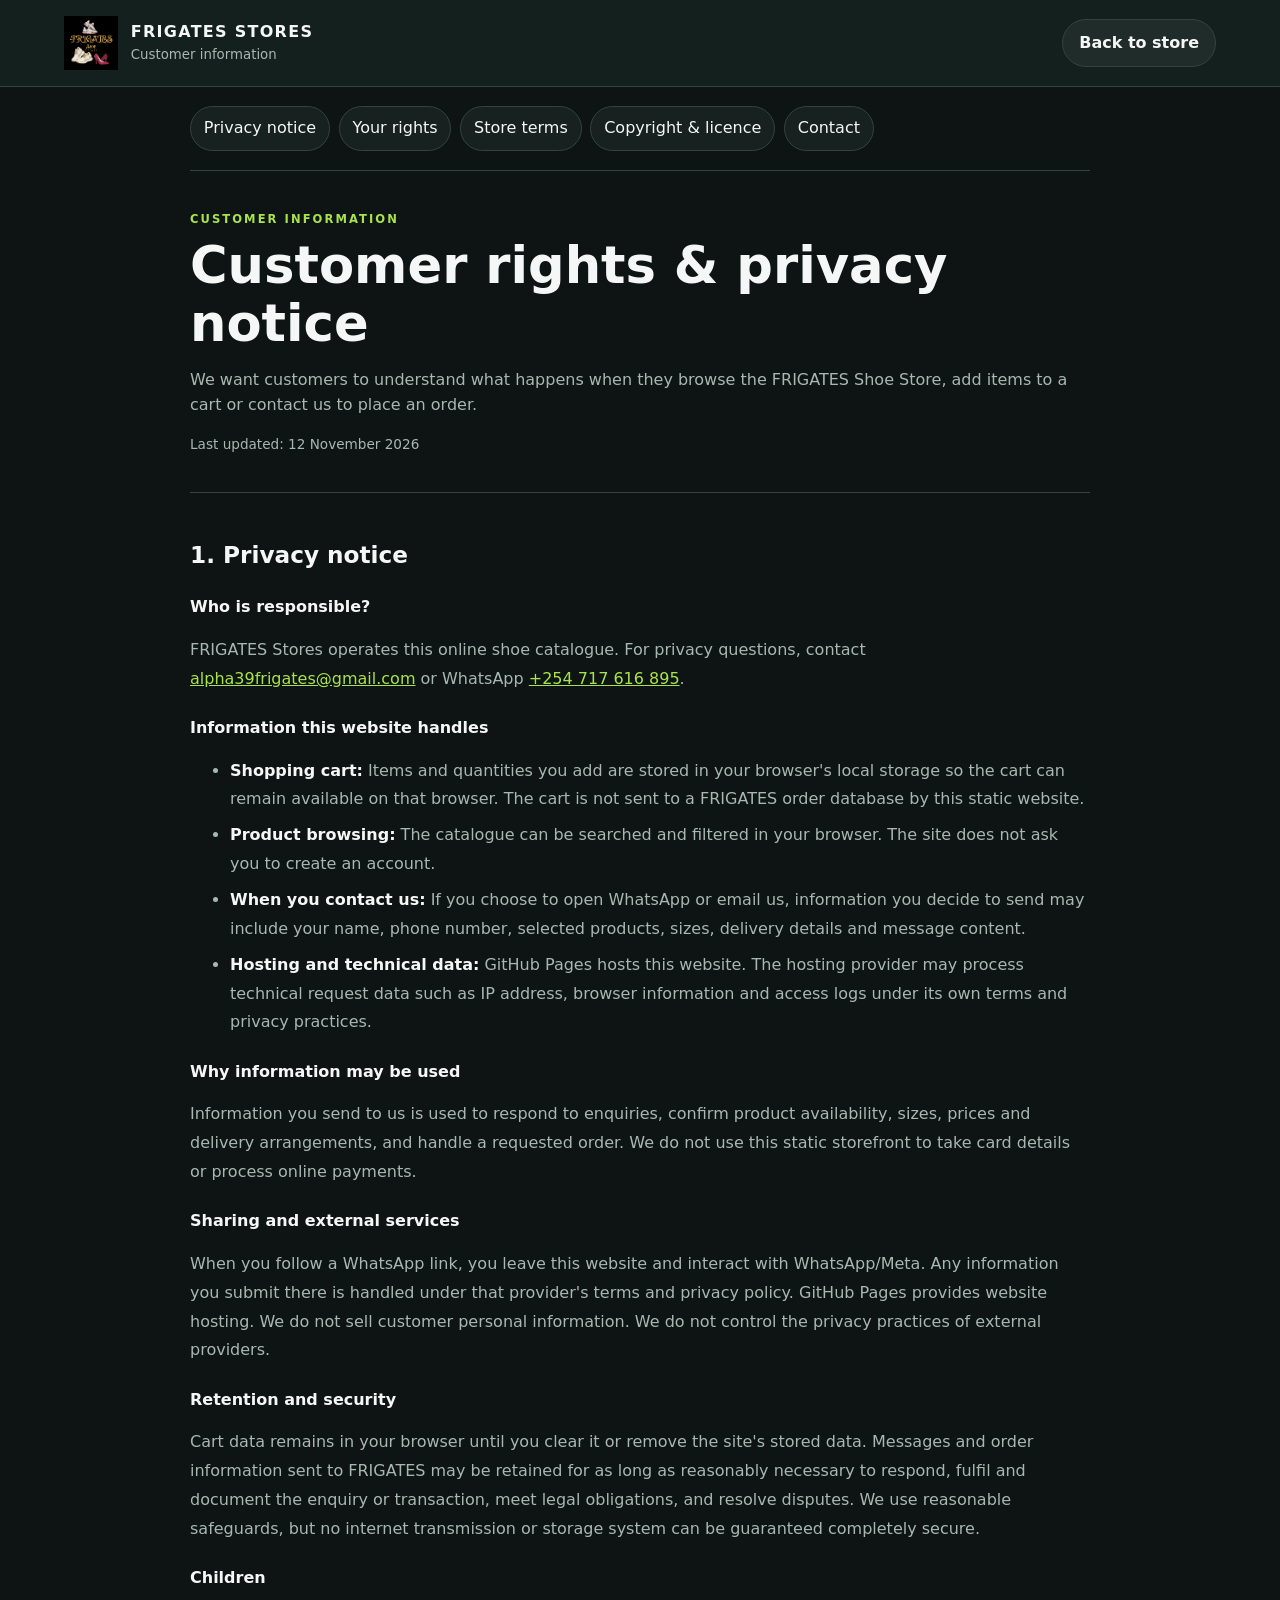
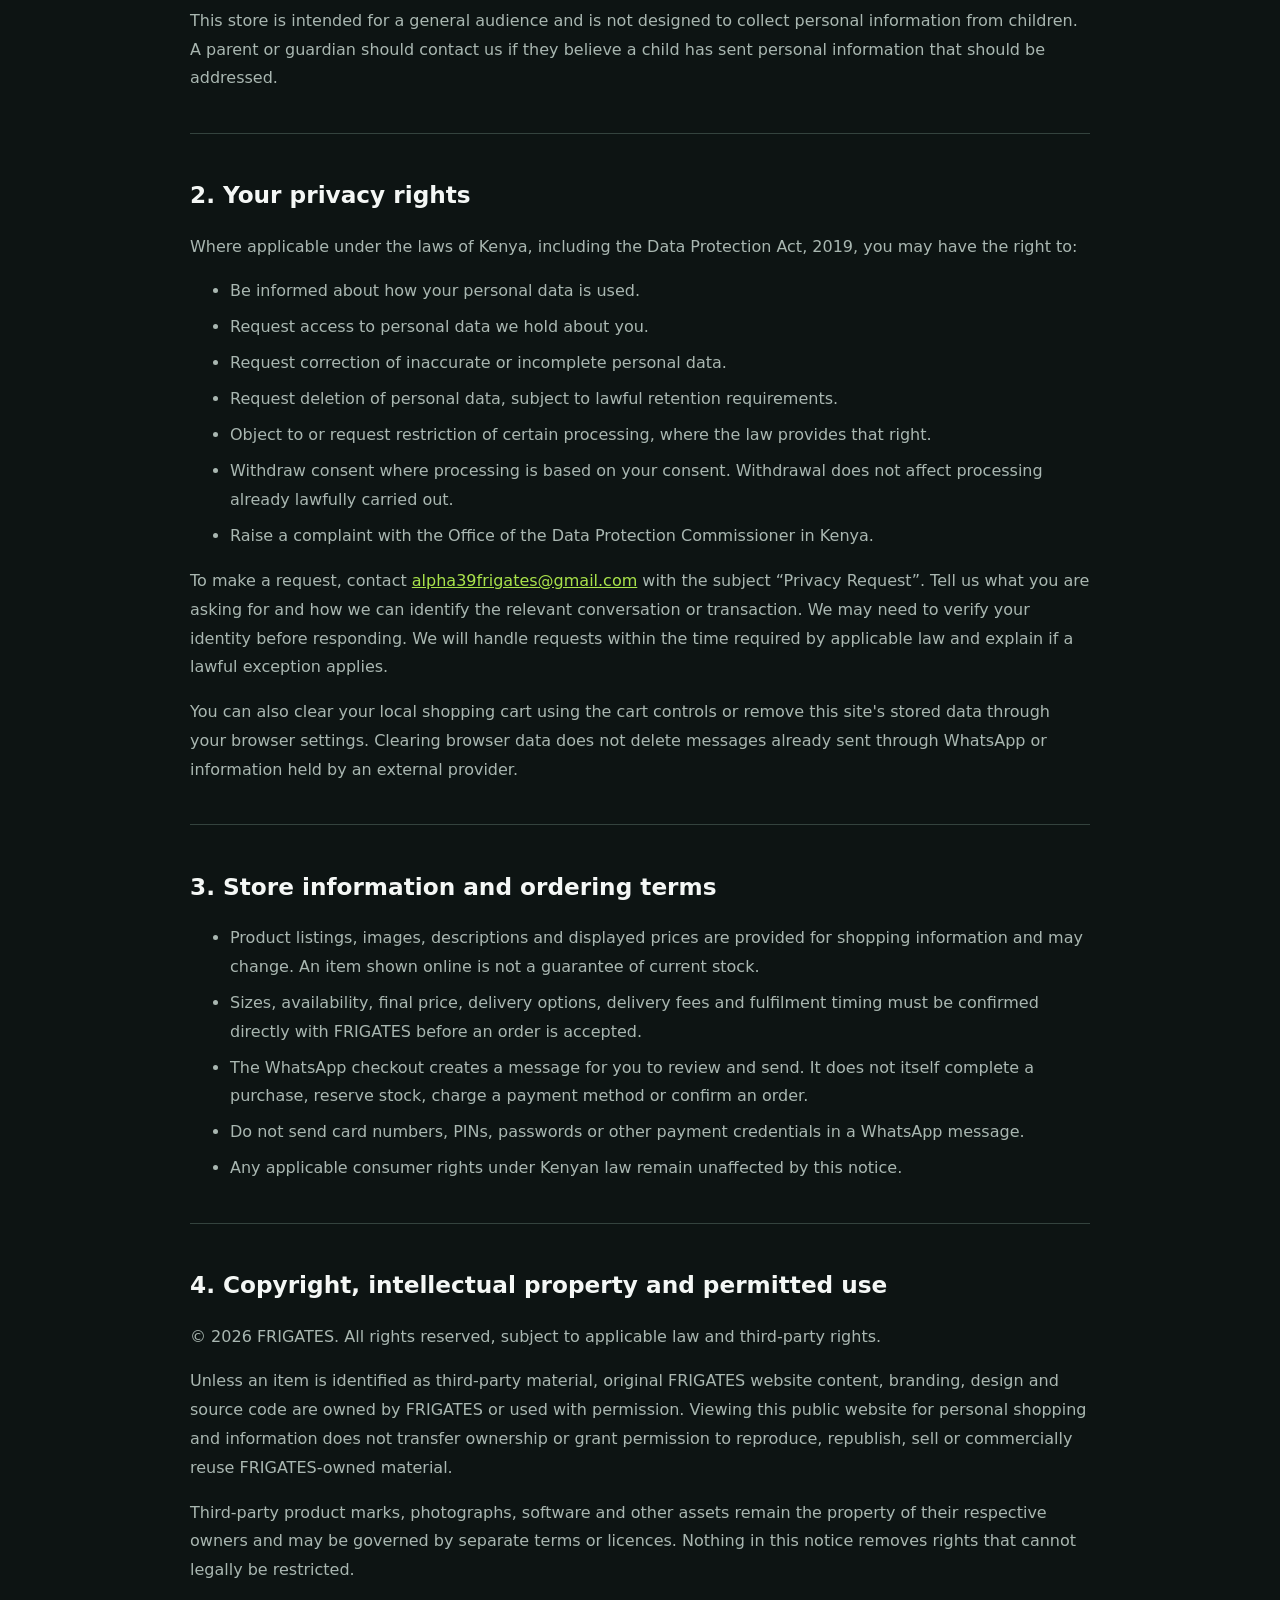
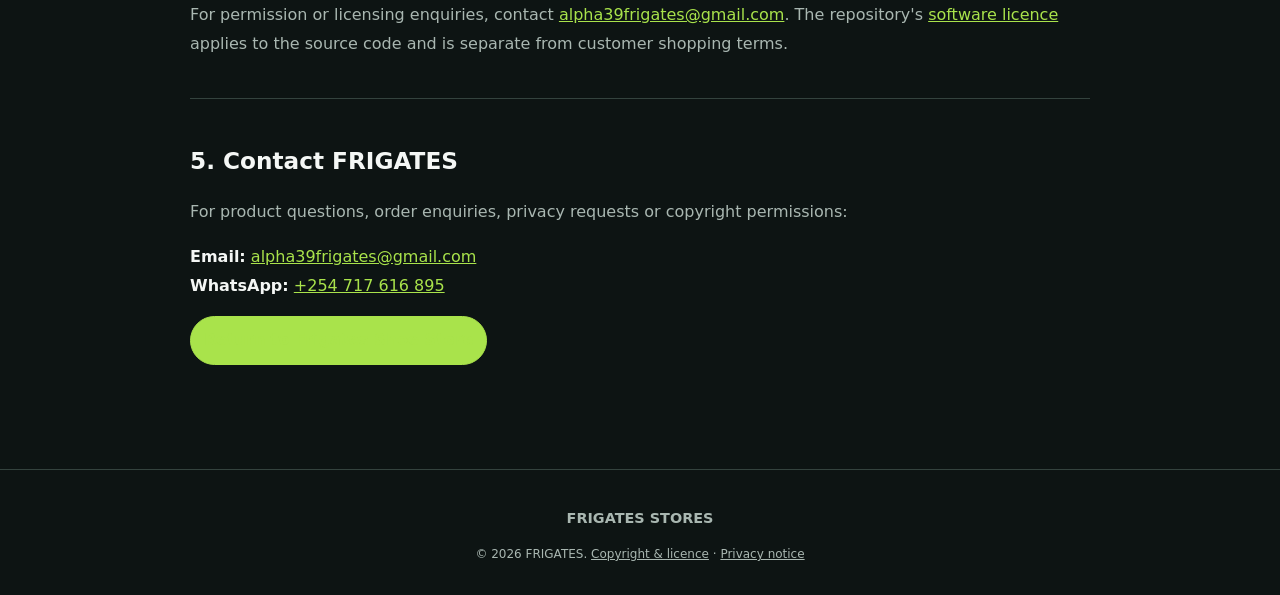
==== legal.html @ 610261be "Add customer rights privacy and copyright notice" ====
<!doctype html>
<html lang="en">
<head>
<meta charset="utf-8">
<meta name="viewport" content="width=device-width,initial-scale=1">
<meta name="theme-color" content="#101817">
<meta name="description" content="Read the FRIGATES Shoe Store customer privacy notice, customer rights, terms of use and copyright information.">
<title>Customer Rights &amp; Privacy | FRIGATES Stores</title>
<link rel="stylesheet" href="css/style.css">
</head>
<body>
<header class="site-header">
<a class="brand" href="./" aria-label="Frigates Stores home"><img src="images/frigates.png" alt="" width="58" height="58"><span><strong>FRIGATES STORES</strong><small>Customer information</small></span></a>
<a class="header-contact" href="./">Back to store</a>
</header>
<main class="page-shell legal-page">
<nav class="legal-nav" aria-label="Notice sections"><a href="#privacy">Privacy notice</a><a href="#rights">Your rights</a><a href="#store-terms">Store terms</a><a href="#copyright">Copyright &amp; licence</a><a href="#contact">Contact</a></nav>
<header class="legal-intro"><p class="eyebrow">CUSTOMER INFORMATION</p><h1>Customer rights &amp; privacy notice</h1><p>We want customers to understand what happens when they browse the FRIGATES Shoe Store, add items to a cart or contact us to place an order.</p><p class="legal-updated">Last updated: 12 November 2026</p></header>
<section class="legal-section" id="privacy">
<h2>1. Privacy notice</h2>
<h3>Who is responsible?</h3>
<p>FRIGATES Stores operates this online shoe catalogue. For privacy questions, contact <a href="mailto:alpha39frigates@gmail.com">alpha39frigates@gmail.com</a> or WhatsApp <a href="https://wa.me/254717616895" target="_blank" rel="noopener noreferrer">+254 717 616 895</a>.</p>
<h3>Information this website handles</h3>
<ul>
<li><strong>Shopping cart:</strong> Items and quantities you add are stored in your browser's local storage so the cart can remain available on that browser. The cart is not sent to a FRIGATES order database by this static website.</li>
<li><strong>Product browsing:</strong> The catalogue can be searched and filtered in your browser. The site does not ask you to create an account.</li>
<li><strong>When you contact us:</strong> If you choose to open WhatsApp or email us, information you decide to send may include your name, phone number, selected products, sizes, delivery details and message content.</li>
<li><strong>Hosting and technical data:</strong> GitHub Pages hosts this website. The hosting provider may process technical request data such as IP address, browser information and access logs under its own terms and privacy practices.</li>
</ul>
<h3>Why information may be used</h3>
<p>Information you send to us is used to respond to enquiries, confirm product availability, sizes, prices and delivery arrangements, and handle a requested order. We do not use this static storefront to take card details or process online payments.</p>
<h3>Sharing and external services</h3>
<p>When you follow a WhatsApp link, you leave this website and interact with WhatsApp/Meta. Any information you submit there is handled under that provider's terms and privacy policy. GitHub Pages provides website hosting. We do not sell customer personal information. We do not control the privacy practices of external providers.</p>
<h3>Retention and security</h3>
<p>Cart data remains in your browser until you clear it or remove the site's stored data. Messages and order information sent to FRIGATES may be retained for as long as reasonably necessary to respond, fulfil and document the enquiry or transaction, meet legal obligations, and resolve disputes. We use reasonable safeguards, but no internet transmission or storage system can be guaranteed completely secure.</p>
<h3>Children</h3>
<p>This store is intended for a general audience and is not designed to collect personal information from children. A parent or guardian should contact us if they believe a child has sent personal information that should be addressed.</p>
</section>
<section class="legal-section" id="rights">
<h2>2. Your privacy rights</h2>
<p>Where applicable under the laws of Kenya, including the Data Protection Act, 2019, you may have the right to:</p>
<ul>
<li>Be informed about how your personal data is used.</li>
<li>Request access to personal data we hold about you.</li>
<li>Request correction of inaccurate or incomplete personal data.</li>
<li>Request deletion of personal data, subject to lawful retention requirements.</li>
<li>Object to or request restriction of certain processing, where the law provides that right.</li>
<li>Withdraw consent where processing is based on your consent. Withdrawal does not affect processing already lawfully carried out.</li>
<li>Raise a complaint with the Office of the Data Protection Commissioner in Kenya.</li>
</ul>
<p>To make a request, contact <a href="mailto:alpha39frigates@gmail.com">alpha39frigates@gmail.com</a> with the subject “Privacy Request”. Tell us what you are asking for and how we can identify the relevant conversation or transaction. We may need to verify your identity before responding. We will handle requests within the time required by applicable law and explain if a lawful exception applies.</p>
<p>You can also clear your local shopping cart using the cart controls or remove this site's stored data through your browser settings. Clearing browser data does not delete messages already sent through WhatsApp or information held by an external provider.</p>
</section>
<section class="legal-section" id="store-terms">
<h2>3. Store information and ordering terms</h2>
<ul>
<li>Product listings, images, descriptions and displayed prices are provided for shopping information and may change. An item shown online is not a guarantee of current stock.</li>
<li>Sizes, availability, final price, delivery options, delivery fees and fulfilment timing must be confirmed directly with FRIGATES before an order is accepted.</li>
<li>The WhatsApp checkout creates a message for you to review and send. It does not itself complete a purchase, reserve stock, charge a payment method or confirm an order.</li>
<li>Do not send card numbers, PINs, passwords or other payment credentials in a WhatsApp message.</li>
<li>Any applicable consumer rights under Kenyan law remain unaffected by this notice.</li>
</ul>
</section>
<section class="legal-section" id="copyright">
<h2>4. Copyright, intellectual property and permitted use</h2>
<p>© 2026 FRIGATES. All rights reserved, subject to applicable law and third-party rights.</p>
<p>Unless an item is identified as third-party material, original FRIGATES website content, branding, design and source code are owned by FRIGATES or used with permission. Viewing this public website for personal shopping and information does not transfer ownership or grant permission to reproduce, republish, sell or commercially reuse FRIGATES-owned material.</p>
<p>Third-party product marks, photographs, software and other assets remain the property of their respective owners and may be governed by separate terms or licences. Nothing in this notice removes rights that cannot legally be restricted.</p>
<p>For permission or licensing enquiries, contact <a href="mailto:alpha39frigates@gmail.com">alpha39frigates@gmail.com</a>. The repository's <a href="LICENSE">software licence</a> applies to the source code and is separate from customer shopping terms.</p>
</section>
<section class="legal-section" id="contact">
<h2>5. Contact FRIGATES</h2>
<p>For product questions, order enquiries, privacy requests or copyright permissions:</p>
<p><strong>Email:</strong> <a href="mailto:alpha39frigates@gmail.com">alpha39frigates@gmail.com</a><br><strong>WhatsApp:</strong> <a href="https://wa.me/254717616895" target="_blank" rel="noopener noreferrer">+254 717 616 895</a></p>
<p><a class="legal-back" href="./">Return to Frigates Shoe Store</a></p>
</section>
</main>
<footer class="site-footer"><p><strong>FRIGATES STORES</strong></p><small>© 2026 FRIGATES. <a href="#copyright">Copyright &amp; licence</a> · <a href="#privacy">Privacy notice</a></small></footer>
</body></html>
---- css/style.css ----
:root{color-scheme:dark;--bg:#0d1413;--surface:#17211f;--surface2:#202c29;--text:#f4f7f5;--muted:#a9b7b1;--accent:#a9e34b;--line:#34433e;font-family:system-ui,-apple-system,BlinkMacSystemFont,'Segoe UI',sans-serif}*{box-sizing:border-box}html{scroll-behavior:smooth}body{margin:0;background:var(--bg);color:var(--text);line-height:1.55}a{color:inherit}.skip-link{position:absolute;left:-999px;top:1rem;background:var(--accent);color:#101510;padding:.7rem;z-index:20}.skip-link:focus{left:1rem}.sr-only,.search-label{position:absolute;width:1px;height:1px;overflow:hidden;clip:rect(0,0,0,0)}.site-header{display:flex;align-items:center;justify-content:space-between;gap:1rem;padding:1rem clamp(1rem,5vw,4rem);background:#14201d;border-bottom:1px solid var(--line)}.brand{display:flex;align-items:center;gap:.8rem;text-decoration:none}.brand img{width:54px;height:54px;object-fit:contain}.brand span{display:grid}.brand strong{letter-spacing:.08em}.brand small,.muted,.cart-note,.results-count{color:var(--muted)}.header-contact,.cart-toggle{border:1px solid var(--line);border-radius:999px;padding:.65rem 1rem;text-decoration:none;background:var(--surface2);font-weight:600}.page-shell{width:min(1180px,calc(100% - 2rem));margin:auto}.hero{padding:clamp(2.5rem,8vw,6rem) 0 3rem;max-width:760px}.eyebrow{font-size:.72rem;font-weight:700;letter-spacing:.18em;color:var(--accent);margin:0 0 .55rem}.hero h1{font-size:clamp(2rem,6vw,4.3rem);line-height:1.08;margin:0 0 1rem}.hero>p:last-child{color:var(--muted)}.catalogue{padding:1.5rem 0 5rem}.catalogue-heading,.cart-heading{display:flex;justify-content:space-between;align-items:center;gap:1rem}.catalogue-heading h2,.cart-heading h2{margin:0;font-size:1.6rem}.cart-toggle span{display:inline-grid;place-items:center;min-width:1.5rem;height:1.5rem;margin-left:.35rem;background:var(--accent);color:#111;border-radius:50%;font-size:.8rem}.toolbar{display:grid;grid-template-columns:1fr minmax(160px,220px);gap:.7rem;margin:1.4rem 0 .8rem}input,select{font:inherit;color:var(--text);background:var(--surface);border:1px solid var(--line);border-radius:10px;padding:.8rem 1rem;min-width:0}input:focus-visible,select:focus-visible,button:focus-visible,a:focus-visible{outline:3px solid var(--accent);outline-offset:3px}.category-bar{display:flex;gap:.55rem;flex-wrap:wrap;padding:.5rem 0 1rem}.cat-btn{border:1px solid var(--line);background:transparent;color:var(--text);padding:.5rem .9rem;border-radius:999px;cursor:pointer;text-transform:capitalize}.cat-btn.active{background:var(--accent);color:#15200e;border-color:var(--accent);font-weight:700}.product-grid{display:grid;grid-template-columns:repeat(4,minmax(0,1fr));gap:1rem}.product-card{min-width:0;background:var(--surface);border:1px solid var(--line);border-radius:15px;overflow:hidden;display:flex;flex-direction:column;transition:transform .2s,border-color .2s}.product-card:hover{transform:translateY(-3px);border-color:#718b7d}.product-image{width:100%;aspect-ratio:4/3;object-fit:cover;background:#080b0a;cursor:pointer}.product-image.image-error{object-fit:contain;padding:2rem;color:var(--muted)}.product-info{padding:.9rem;display:flex;flex-direction:column;gap:.4rem;flex:1}.product-info h3{font-size:1rem;margin:0}.product-price{font-weight:700;color:var(--accent);margin:0}.product-categories{font-size:.78rem;color:var(--muted);margin:0;text-transform:capitalize}.card-actions{display:flex;gap:.5rem;margin-top:auto;padding-top:.6rem}.card-actions button{flex:1}.primary-button{border:0;border-radius:9px;background:var(--accent);color:#17200f;padding:.75rem 1rem;font:inherit;font-weight:700;cursor:pointer}.secondary-button,.text-button,.icon-button{border:1px solid var(--line);border-radius:9px;background:var(--surface2);color:var(--text);padding:.7rem .8rem;font:inherit;cursor:pointer}.empty-state{padding:2rem;text-align:center;color:var(--muted)}.cart-panel{position:fixed;right:1rem;top:1rem;bottom:1rem;width:min(420px,calc(100% - 2rem));z-index:30;background:var(--surface);border:1px solid var(--line);border-radius:16px;padding:1rem;overflow:auto;box-shadow:0 20px 70px #000b}.cart-line{display:grid;grid-template-columns:1fr auto;gap:.5rem;padding:1rem 0;border-bottom:1px solid var(--line)}.cart-line strong{display:block}.cart-line small{color:var(--muted)}.quantity-controls{display:flex;align-items:center;gap:.45rem}.quantity-controls button{width:2rem;height:2rem;border:1px solid var(--line);border-radius:7px;background:var(--surface2);color:var(--text)}.cart-total{display:flex;justify-content:space-between;padding:1.2rem 0;font-size:1.1rem}.cart-panel>.primary-button,.text-button{width:100%}.text-button{margin-top:.5rem}.product-dialog{width:min(560px,calc(100% - 2rem));padding:0;border:1px solid var(--line);border-radius:16px;background:var(--surface);color:var(--text);max-height:90vh;overflow:auto}.product-dialog::backdrop{background:#000b}.dialog-close{float:right;margin:.7rem;border:0;border-radius:50%;width:2.4rem;height:2.4rem;background:#111d;color:white;font-size:1.5rem;cursor:pointer}.dialog-image{width:100%;height:260px;object-fit:contain;background:#090e0d}.dialog-copy{padding:1.2rem}.dialog-copy h2{margin:.2rem 0}.dialog-price{font-size:1.2rem;font-weight:700;color:var(--accent)}.dialog-copy label{display:block;margin:.8rem 0 .3rem}.dialog-copy input,.dialog-copy .primary-button{width:100%;margin-bottom:.8rem}.site-footer{border-top:1px solid var(--line);padding:2rem 1rem;text-align:center;color:var(--muted);font-size:.9rem}.site-footer p{margin:.3rem}.site-footer small{display:block;margin-top:1rem}.floating-whatsapp{position:fixed;right:1rem;bottom:1rem;z-index:15;background:#1fbd65;color:#07140b;border-radius:999px;padding:.8rem 1rem;text-decoration:none;font-weight:800;box-shadow:0 6px 24px #0008}@media(max-width:900px){.product-grid{grid-template-columns:repeat(3,minmax(0,1fr))}}@media(max-width:620px){.product-grid{grid-template-columns:repeat(2,minmax(0,1fr));gap:.65rem}.product-info{padding:.7rem}.product-info h3{font-size:.9rem}.card-actions{flex-direction:column}.toolbar{grid-template-columns:1fr}.site-header{padding:.8rem 1rem}.header-contact{font-size:.82rem}.hero{padding:3rem 0 2rem}}@media(max-width:360px){.product-grid{grid-template-columns:1fr}.product-image{aspect-ratio:16/9}.brand small{font-size:.72rem}}@media(prefers-reduced-motion:reduce){*,*::before,*::after{scroll-behavior:auto!important;animation-duration:.01ms!important;transition-duration:.01ms!important}}
/* Customer rights and privacy notice */
.legal-page{max-width:900px;padding-bottom:4rem}.legal-nav{display:flex;flex-wrap:wrap;gap:.55rem;padding:1.2rem 0;border-bottom:1px solid var(--line)}.legal-nav a,.legal-back{display:inline-block;padding:.55rem .8rem;border:1px solid var(--line);border-radius:999px;text-decoration:none;color:var(--text);background:var(--surface)}.legal-intro{padding:2.5rem 0 1.5rem}.legal-intro h1{font-size:clamp(2rem,5vw,3.2rem);line-height:1.12;margin:.4rem 0 1rem}.legal-intro>p:not(.eyebrow){color:var(--muted)}.legal-updated{font-size:.85rem}.legal-section{padding:1.5rem 0;border-top:1px solid var(--line);scroll-margin-top:1rem}.legal-section h2{font-size:1.45rem}.legal-section h3{font-size:1rem;margin:1.4rem 0 .4rem}.legal-section p,.legal-section li{color:var(--muted);line-height:1.8}.legal-section li{margin:.45rem 0}.legal-section a{color:var(--accent);overflow-wrap:anywhere}.legal-section strong{color:var(--text)}.legal-back{background:var(--accent);color:#17200f;font-weight:700;border-color:var(--accent)}@media(max-width:600px){.legal-nav{gap:.4rem}.legal-nav a{font-size:.82rem;padding:.45rem .65rem}.legal-section{padding:1rem 0}}
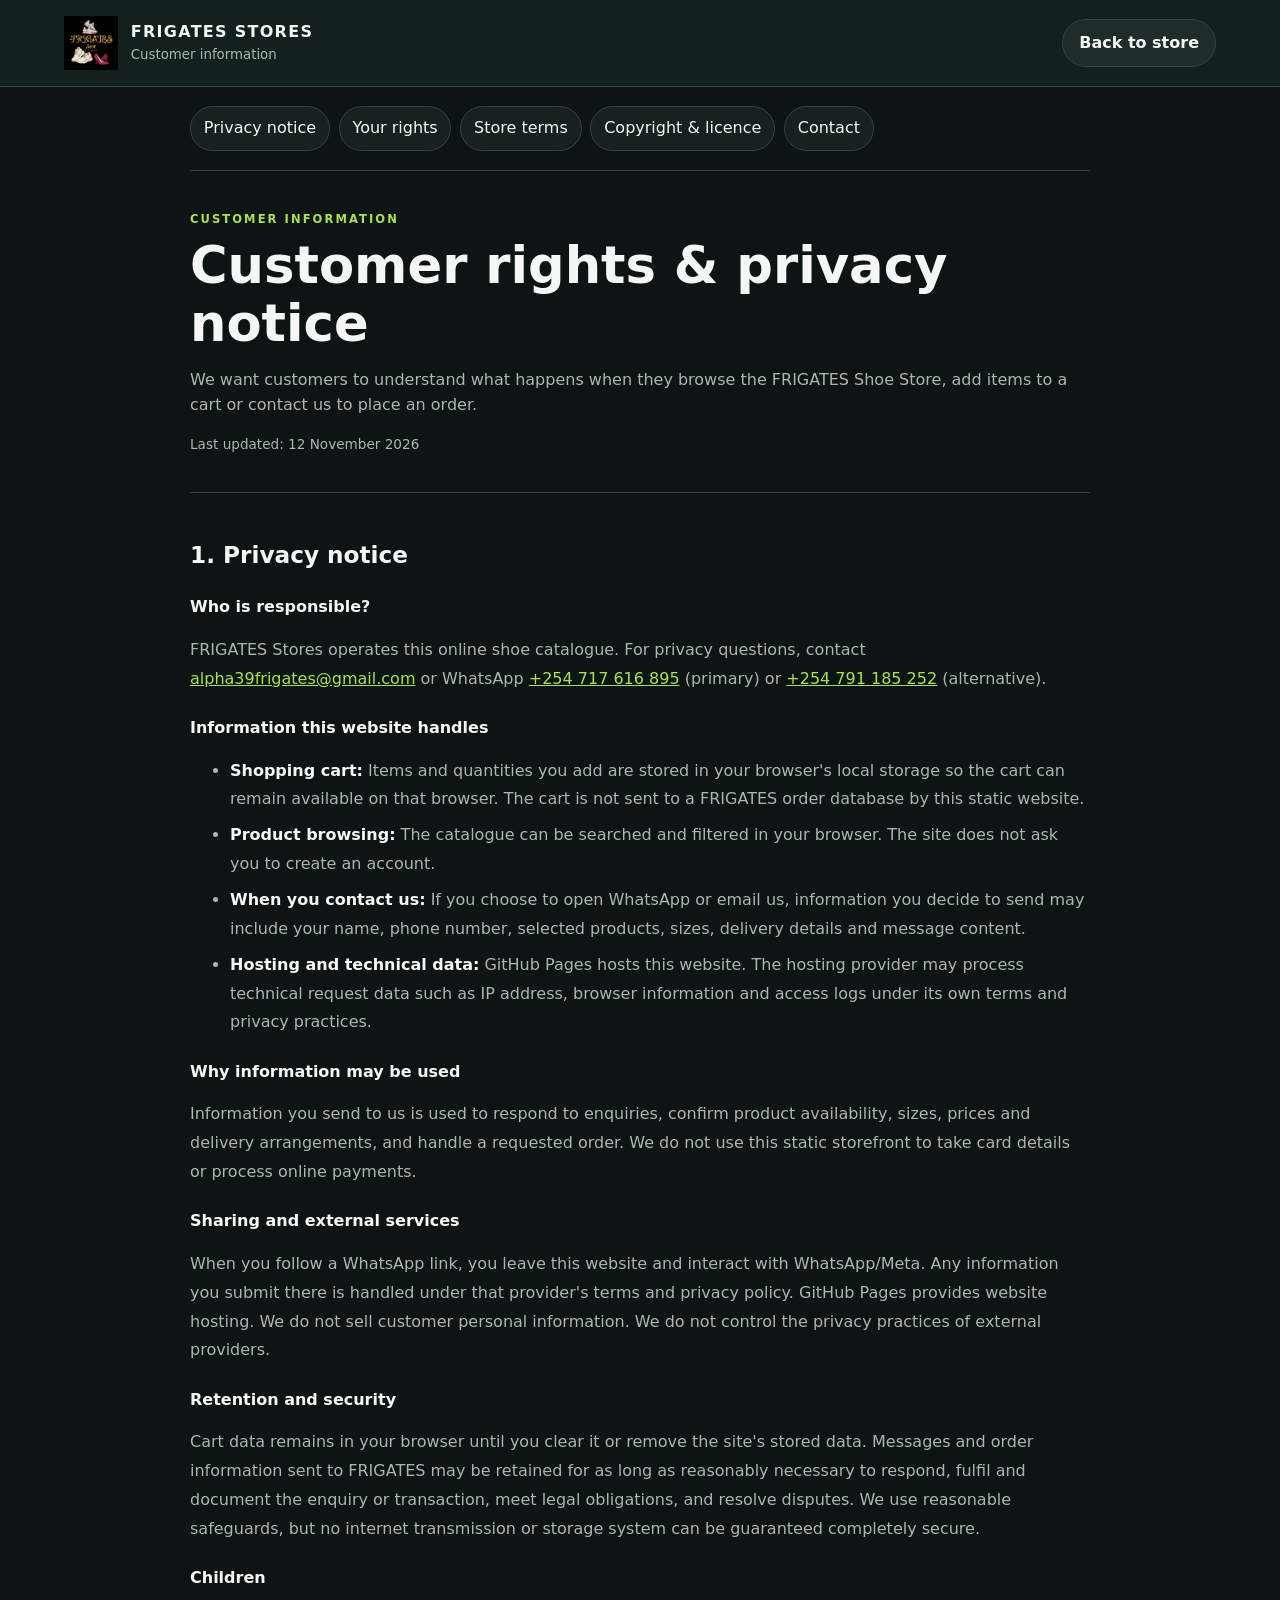
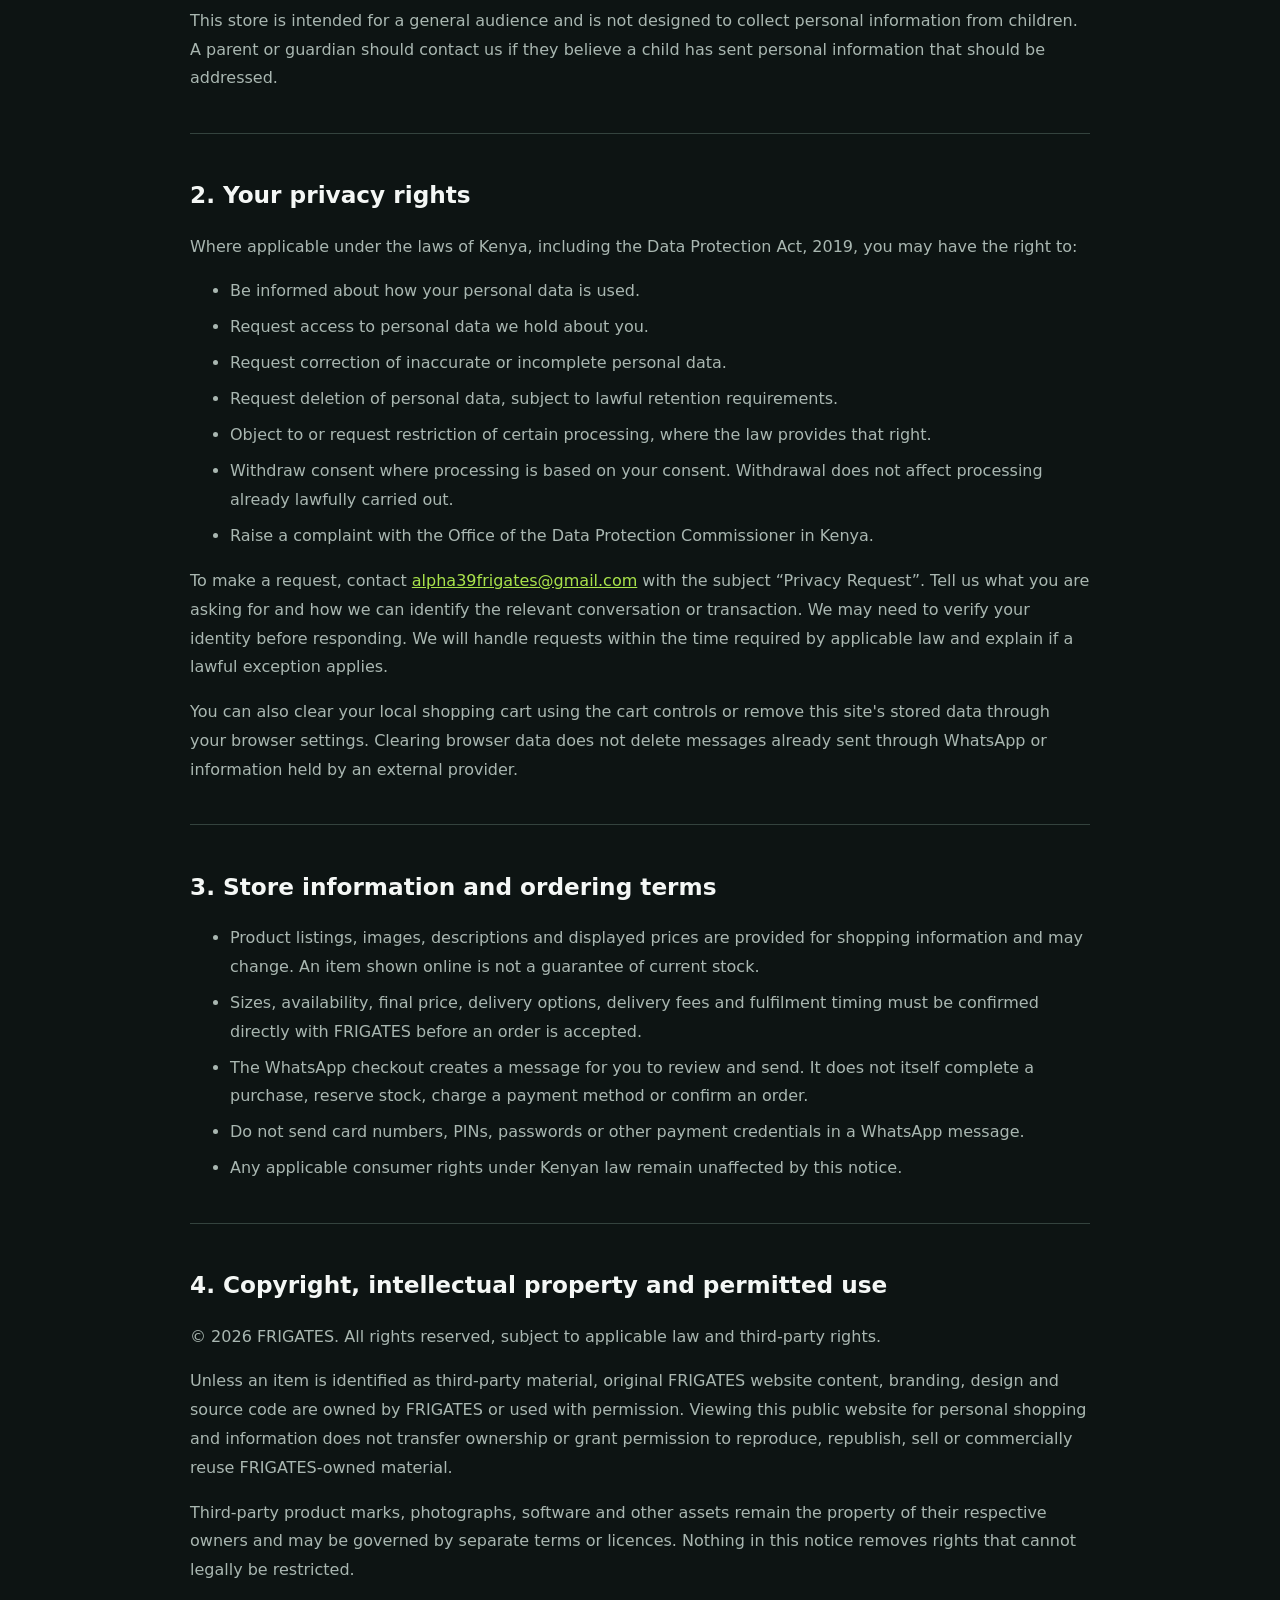
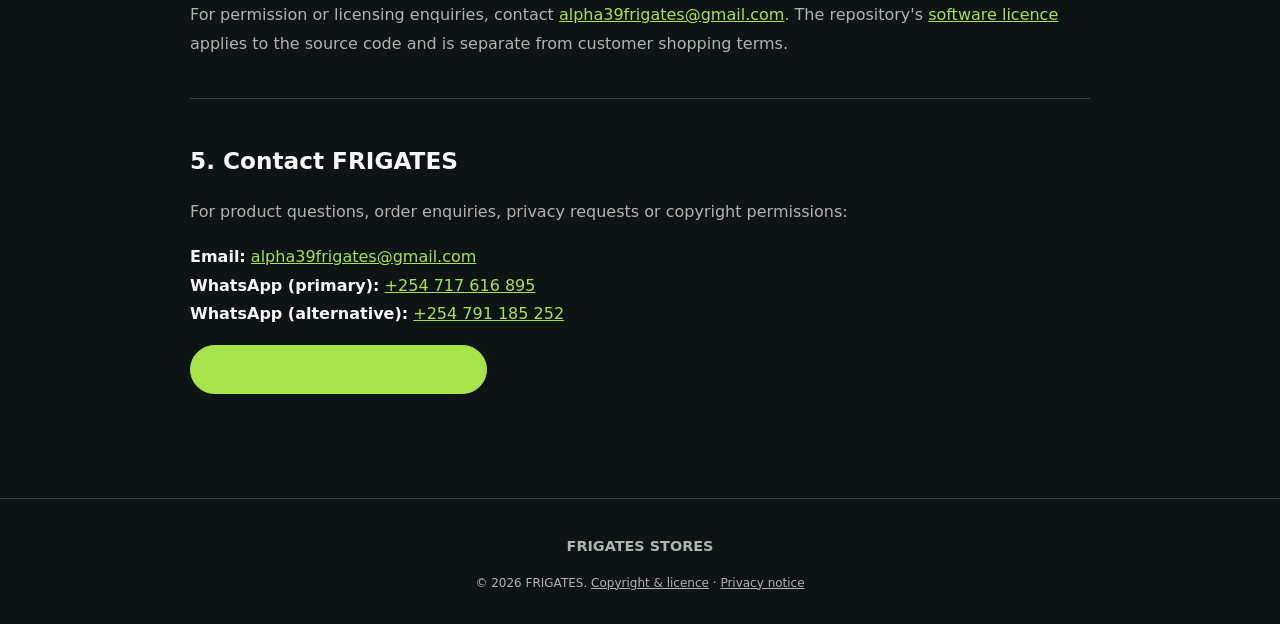
==== commit 046539e6: "Add alternative WhatsApp contact number" ====
--- a/legal.html
+++ b/legal.html
@@ -19,7 +19,7 @@
 <section class="legal-section" id="privacy">
 <h2>1. Privacy notice</h2>
 <h3>Who is responsible?</h3>
-<p>FRIGATES Stores operates this online shoe catalogue. For privacy questions, contact <a href="mailto:alpha39frigates@gmail.com">alpha39frigates@gmail.com</a> or WhatsApp <a href="https://wa.me/254717616895" target="_blank" rel="noopener noreferrer">+254 717 616 895</a>.</p>
+<p>FRIGATES Stores operates this online shoe catalogue. For privacy questions, contact <a href="mailto:alpha39frigates@gmail.com">alpha39frigates@gmail.com</a> or WhatsApp <a href="https://wa.me/254717616895" target="_blank" rel="noopener noreferrer">+254 717 616 895</a> (primary) or <a href="https://wa.me/254791185252" target="_blank" rel="noopener noreferrer">+254 791 185 252</a> (alternative).</p>
 <h3>Information this website handles</h3>
 <ul>
 <li><strong>Shopping cart:</strong> Items and quantities you add are stored in your browser's local storage so the cart can remain available on that browser. The cart is not sent to a FRIGATES order database by this static website.</li>
@@ -71,7 +71,7 @@
 <section class="legal-section" id="contact">
 <h2>5. Contact FRIGATES</h2>
 <p>For product questions, order enquiries, privacy requests or copyright permissions:</p>
-<p><strong>Email:</strong> <a href="mailto:alpha39frigates@gmail.com">alpha39frigates@gmail.com</a><br><strong>WhatsApp:</strong> <a href="https://wa.me/254717616895" target="_blank" rel="noopener noreferrer">+254 717 616 895</a></p>
+<p><strong>Email:</strong> <a href="mailto:alpha39frigates@gmail.com">alpha39frigates@gmail.com</a><br><strong>WhatsApp (primary):</strong> <a href="https://wa.me/254717616895" target="_blank" rel="noopener noreferrer">+254 717 616 895</a><br><strong>WhatsApp (alternative):</strong> <a href="https://wa.me/254791185252" target="_blank" rel="noopener noreferrer">+254 791 185 252</a></p>
 <p><a class="legal-back" href="./">Return to Frigates Shoe Store</a></p>
 </section>
 </main>
